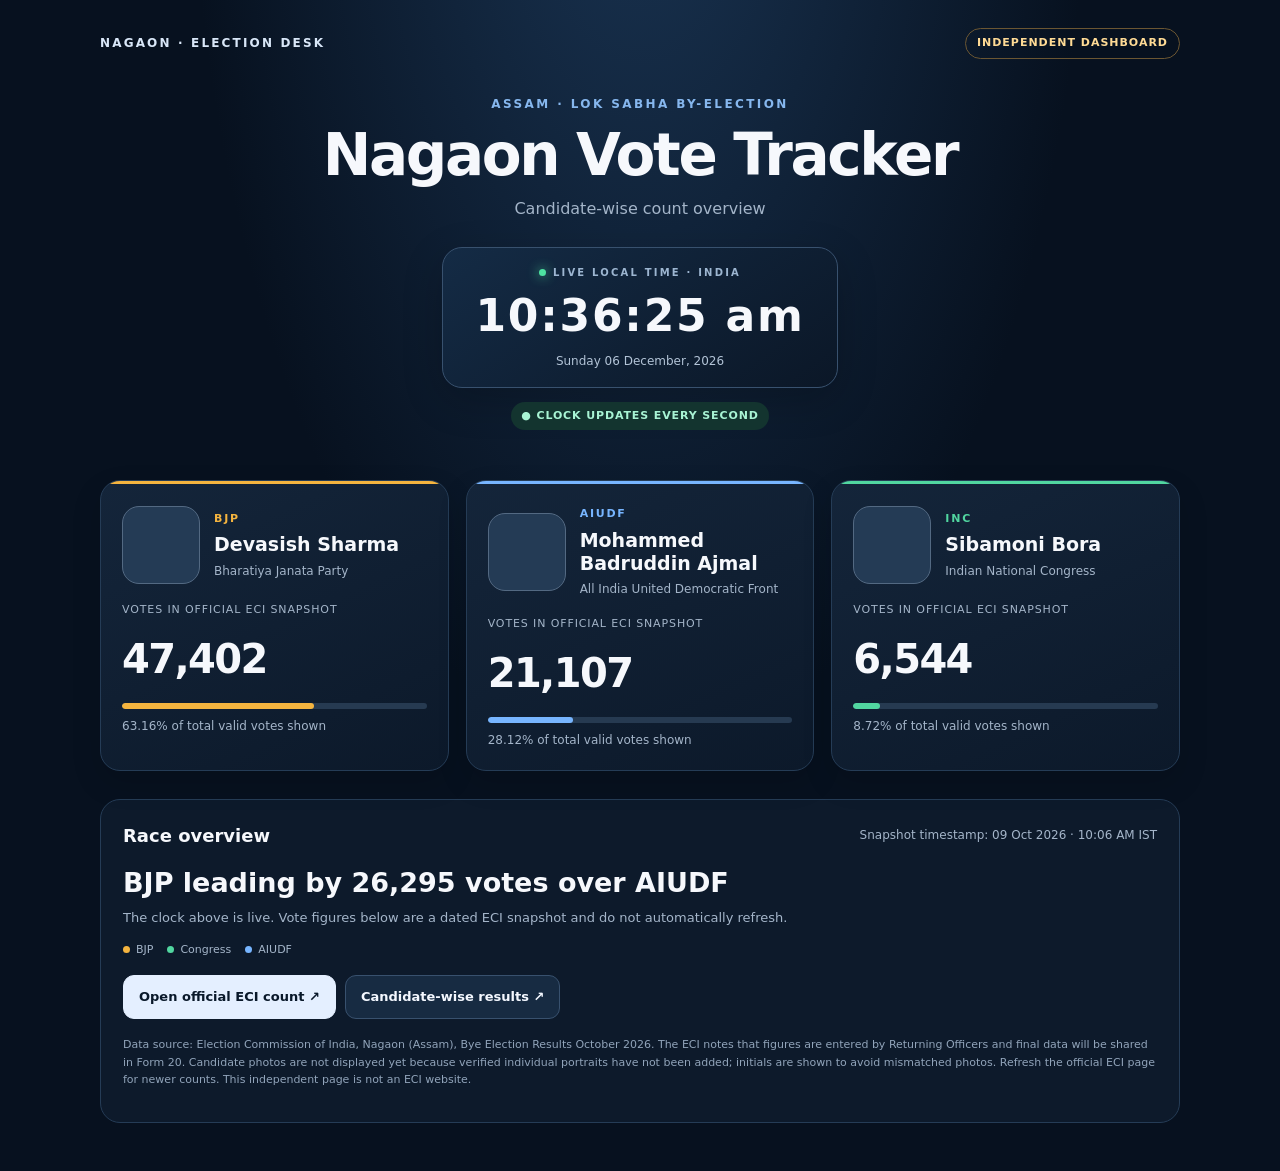
==== election.html @ 02fc67d4 "Sort election candidates by vote count ranking" ====
<!doctype html>
<html lang="en-IN"><head><meta charset="utf-8"><meta name="viewport" content="width=device-width,initial-scale=1"><meta name="theme-color" content="#08111f"><title>Nagaon Election Live Desk</title>
<style>
:root{color-scheme:dark;--bg:#07111f;--panel:#101f32;--line:#253c56;--muted:#a4b5c9;--gold:#f4c56a}*{box-sizing:border-box}body{margin:0;background:radial-gradient(ellipse at 50% -20%,#1a3554 0,transparent 50%),var(--bg);color:#f6f8fc;font:16px/1.5 Inter,system-ui,-apple-system,Segoe UI,sans-serif}.wrap{max-width:1120px;margin:auto;padding:28px 20px 48px}.top{display:flex;justify-content:space-between;align-items:center;gap:12px;flex-wrap:wrap}.brand{font-size:12px;letter-spacing:.18em;font-weight:800;color:#d9e7f8}.tag{border:1px solid #6b5632;color:#ffdb95;border-radius:99px;padding:6px 11px;font-size:11px;letter-spacing:.09em;font-weight:800}.hero{text-align:center;padding:36px 0 22px}.eyebrow{color:#86b7ee;font-size:12px;letter-spacing:.2em;font-weight:800}.hero h1{font-size:clamp(32px,6vw,58px);line-height:1.04;letter-spacing:-.04em;margin:12px 0}.sub{color:var(--muted);margin:0}.clock{display:inline-flex;flex-direction:column;align-items:center;gap:3px;margin:26px auto 4px;padding:17px 32px;border:1px solid #38516e;border-radius:20px;background:linear-gradient(145deg,#142b45,#0b1727);box-shadow:0 12px 40px #0003;min-width:250px}.clocklabel{font-size:10px;letter-spacing:.22em;color:#9db6d1;font-weight:800}.time{font-variant-numeric:tabular-nums;font-size:clamp(32px,5vw,44px);letter-spacing:.04em;font-weight:750}.date{font-size:12px;color:#b3c4d7}.live-dot{display:inline-block;width:7px;height:7px;border-radius:50%;background:#4ee2a1;box-shadow:0 0 12px #4ee2a1;margin-right:7px}.status{display:inline-flex;align-items:center;border-radius:99px;background:#13342f;color:#a8f4d4;padding:6px 10px;font-size:11px;font-weight:800;letter-spacing:.08em;margin-top:10px}.cards{display:grid;grid-template-columns:repeat(3,minmax(0,1fr));gap:17px;margin:28px 0}.card{--c:#f4b43f;position:relative;overflow:hidden;background:linear-gradient(155deg,#14253a,#0c192a);border:1px solid var(--line);border-radius:20px;padding:21px;box-shadow:0 12px 30px #0002}.card:before{content:"";position:absolute;left:0;top:0;width:100%;height:3px;background:var(--c)}.card.c{--c:#51d6a0}.card.a{--c:#77b5ff}.person{display:flex;align-items:center;gap:14px;margin:4px 0 18px}.portrait{width:78px;height:78px;flex:0 0 78px;border-radius:17px;overflow:hidden;border:1px solid #536982;background-image:url('https://c.ndtvimg.com/2026-10/c293msi4_debashish-sharma-sibamoni-bora-badruddin-ajmal_625x300_05_October_26.jpg?im=FeatureCrop%2Calgorithm%3Ddnn%2Cwidth%3D773%2Cheight%3D435');background-repeat:no-repeat;background-size:300% 100%;background-position:left center;background-color:#243b55}.c .portrait{background-position:center center}.a .portrait{background-position:right center}.party{color:var(--c);font-size:11px;letter-spacing:.16em;font-weight:900}.name{font-size:19px;line-height:1.2;font-weight:800;margin:6px 0}.partyname{font-size:12px;color:var(--muted)}.votes{font-size:clamp(29px,3.7vw,40px);font-weight:850;letter-spacing:-.04em;font-variant-numeric:tabular-nums;margin:10px 0 0}.vote-label{font-size:11px;color:var(--muted);letter-spacing:.08em;text-transform:uppercase}.meter{height:6px;background:#263a51;border-radius:9px;margin-top:14px;overflow:hidden}.meter span{display:block;height:100%;width:0;background:var(--c);border-radius:9px;transition:width .6s}.percent{font-size:12px;color:var(--muted);margin-top:8px}.panel{border:1px solid var(--line);border-radius:20px;background:#0d1a2b;padding:22px}.panelhead{display:flex;justify-content:space-between;align-items:center;gap:10px;flex-wrap:wrap}.panel h2{font-size:18px;margin:0}.lead{font-size:clamp(20px,3vw,27px);font-weight:800;margin:14px 0 5px}.muted{color:var(--muted)}.actions{display:flex;flex-wrap:wrap;gap:9px;margin-top:17px}a,button{font:inherit;font-size:13px;font-weight:750;border-radius:11px;padding:11px 15px;border:1px solid #38516e;background:#172b42;color:#f4f8ff;text-decoration:none;cursor:pointer}.primary{background:#e4efff;color:#09182a;border-color:#e4efff}.fine{font-size:11px;line-height:1.6;color:#91a4ba;margin-top:17px}.updated{font-variant-numeric:tabular-nums}.legend{display:flex;gap:14px;flex-wrap:wrap;color:var(--muted);font-size:11px;margin-top:14px}.legend span:before{content:"";display:inline-block;width:7px;height:7px;border-radius:50%;background:var(--c);margin-right:6px}.b{--c:#f4b43f}.cc{--c:#51d6a0}.aa{--c:#77b5ff}@media(max-width:760px){.cards{grid-template-columns:1fr}.card{padding:20px}.portrait{width:84px;height:84px;flex-basis:84px}.wrap{padding:20px 14px 35px}.hero{padding-top:30px}.clock{min-width:235px}}
</style></head><body><main class="wrap">
<header class="top"><div class="brand">NAGAON · ELECTION DESK</div><span class="tag">INDEPENDENT DASHBOARD</span></header>
<section class="hero"><div class="eyebrow">ASSAM · LOK SABHA BY-ELECTION</div><h1>Nagaon Vote Tracker</h1><p class="sub">Candidate-wise count overview</p>
<div class="clock" aria-label="Live local clock"><div class="clocklabel"><span class="live-dot"></span>LIVE LOCAL TIME · INDIA</div><div class="time" id="clock">--:--:--</div><div class="date" id="date">Loading date…</div></div>
<div><span class="status">● CLOCK UPDATES EVERY SECOND</span></div></section>
<div class="cards">
<section class="card b"><div class="person"><div class="portrait" data-initials="DS" role="img" aria-label="Devasish Sharma initials"></div><div><div class="party">BJP</div><div class="name">Devasish Sharma</div><div class="partyname">Bharatiya Janata Party</div></div></div><div class="vote-label">Votes in official ECI snapshot</div><div class="votes" id="bv">47,402</div><div class="meter"><span id="bb"></span></div><div class="percent"><span id="bp">61.46</span>% of total valid votes shown</div></section>
<section class="card a"><div class="person"><div class="portrait" data-initials="BA" role="img" aria-label="Badruddin Ajmal initials"></div><div><div class="party">AIUDF</div><div class="name">Mohammed Badruddin Ajmal</div><div class="partyname">All India United Democratic Front</div></div></div><div class="vote-label">Votes in official ECI snapshot</div><div class="votes" id="av">21,107</div><div class="meter"><span id="ab"></span></div><div class="percent"><span id="ap">27.37</span>% of total valid votes shown</div></section>
<section class="card c"><div class="person"><div class="portrait" data-initials="SB" role="img" aria-label="Sibamoni Bora initials"></div><div><div class="party">INC</div><div class="name">Sibamoni Bora</div><div class="partyname">Indian National Congress</div></div></div><div class="vote-label">Votes in official ECI snapshot</div><div class="votes" id="cv">6,544</div><div class="meter"><span id="cb"></span></div><div class="percent"><span id="cp">8.49</span>% of total valid votes shown</div></section>
</div>
<section class="panel"><div class="panelhead"><h2>Race overview</h2><span class="muted" style="font-size:12px">Snapshot timestamp: <span class="updated">09 Oct 2026 · 10:06 AM IST</span></span></div><div class="lead" id="lead">BJP leading by 26,295 votes over AIUDF</div><div class="muted" style="font-size:13px">The clock above is live. Vote figures below are a dated ECI snapshot and do not automatically refresh.</div><div class="legend"><span class="b">BJP</span><span class="cc">Congress</span><span class="aa">AIUDF</span></div><div class="actions"><a class="primary" href="https://results.eci.gov.in/ResultPcByeOct2026/ConstituencywiseS039.htm" target="_blank" rel="noopener noreferrer">Open official ECI count ↗</a><a href="https://results.eci.gov.in/ResultPcByeOct2026/candidateswise-S039.htm" target="_blank" rel="noopener noreferrer">Candidate-wise results ↗</a></div><p class="fine">Data source: Election Commission of India, Nagaon (Assam), Bye Election Results October 2026. The ECI notes that figures are entered by Returning Officers and final data will be shared in Form 20. Candidate photos are not displayed yet because verified individual portraits have not been added; initials are shown to avoid mismatched photos. Refresh the official ECI page for newer counts. This independent page is not an ECI website.</p>
</section></main>
<script>
const fmt=n=>Number(n).toLocaleString('en-IN');function tick(){const now=new Date();document.getElementById('clock').textContent=new Intl.DateTimeFormat('en-IN',{timeZone:'Asia/Kolkata',hour:'2-digit',minute:'2-digit',second:'2-digit',hour12:true}).format(now);document.getElementById('date').textContent=new Intl.DateTimeFormat('en-IN',{timeZone:'Asia/Kolkata',weekday:'long',day:'2-digit',month:'long',year:'numeric'}).format(now)}tick();setInterval(tick,1000);
const v={b:47402,c:6544,a:21107};const total=Object.values(v).reduce((a,b)=>a+b,0);[['b','bv','bp','bb'],['c','cv','cp','cb'],['a','av','ap','ab']].forEach(([k,n,p,bar])=>{document.getElementById(n).textContent=fmt(v[k]);document.getElementById(p).textContent=(v[k]/total*100).toFixed(2);document.getElementById(bar).style.width=(v[k]/total*100)+'%'});document.getElementById('lead').textContent='BJP leading by '+fmt(v.b-v.a)+' votes over AIUDF';
</script></body></html>
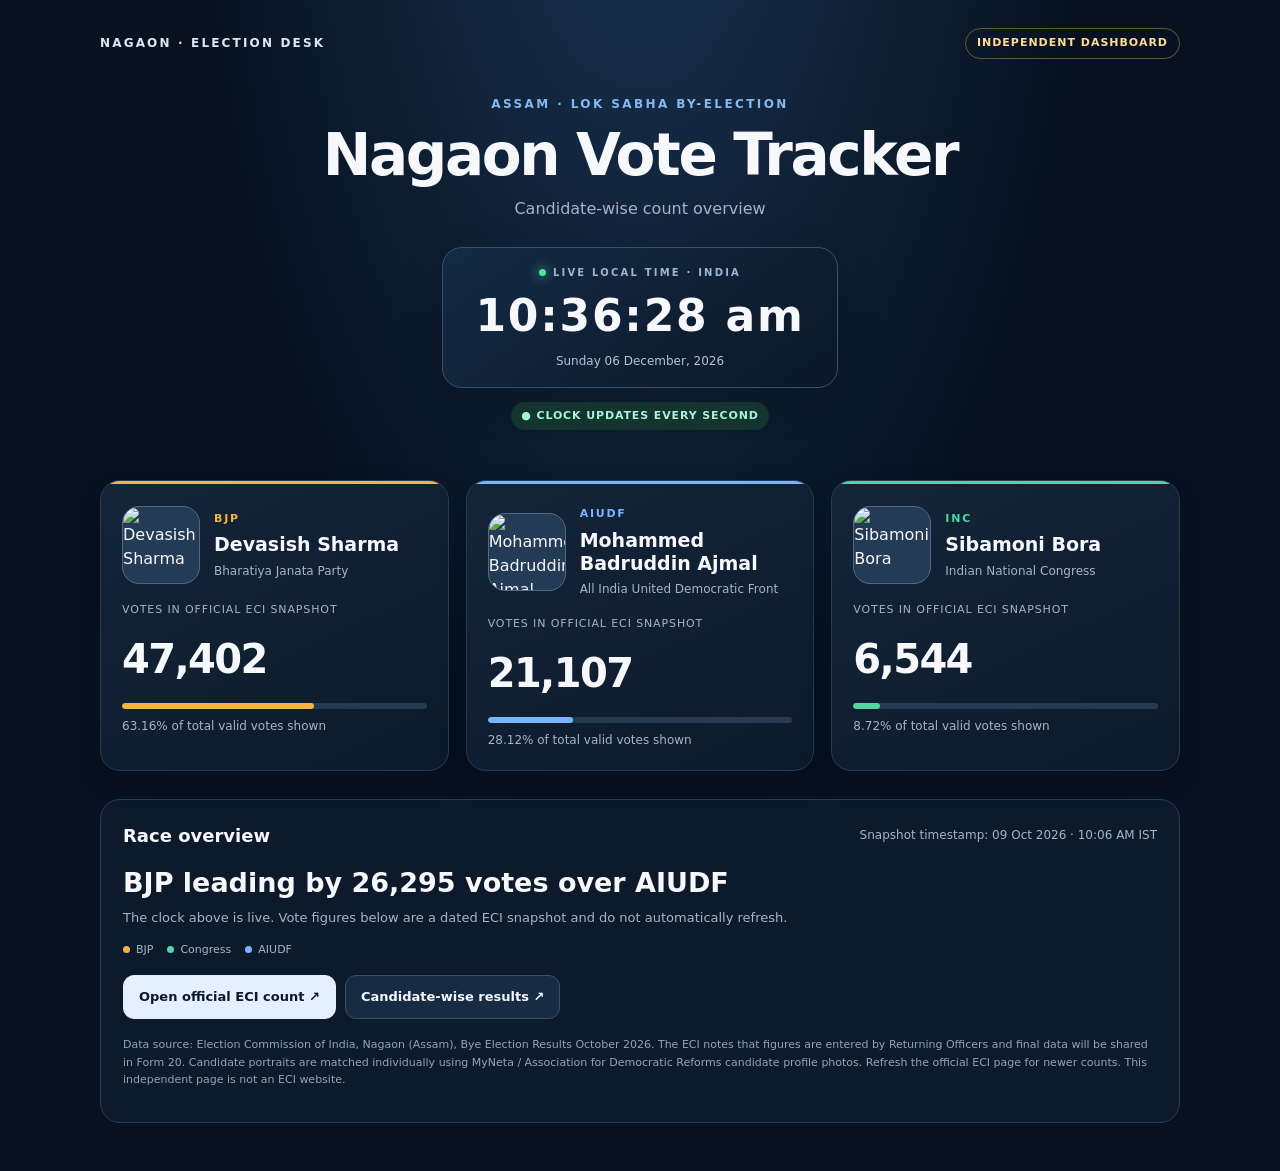
==== commit b0c539db: "Add individually verified candidate photos to election tracker" ====
--- a/election.html
+++ b/election.html
@@ -8,11 +8,11 @@
 <div class="clock" aria-label="Live local clock"><div class="clocklabel"><span class="live-dot"></span>LIVE LOCAL TIME · INDIA</div><div class="time" id="clock">--:--:--</div><div class="date" id="date">Loading date…</div></div>
 <div><span class="status">● CLOCK UPDATES EVERY SECOND</span></div></section>
 <div class="cards">
-<section class="card b"><div class="person"><div class="portrait" data-initials="DS" role="img" aria-label="Devasish Sharma initials"></div><div><div class="party">BJP</div><div class="name">Devasish Sharma</div><div class="partyname">Bharatiya Janata Party</div></div></div><div class="vote-label">Votes in official ECI snapshot</div><div class="votes" id="bv">47,402</div><div class="meter"><span id="bb"></span></div><div class="percent"><span id="bp">61.46</span>% of total valid votes shown</div></section>
-<section class="card a"><div class="person"><div class="portrait" data-initials="BA" role="img" aria-label="Badruddin Ajmal initials"></div><div><div class="party">AIUDF</div><div class="name">Mohammed Badruddin Ajmal</div><div class="partyname">All India United Democratic Front</div></div></div><div class="vote-label">Votes in official ECI snapshot</div><div class="votes" id="av">21,107</div><div class="meter"><span id="ab"></span></div><div class="percent"><span id="ap">27.37</span>% of total valid votes shown</div></section>
-<section class="card c"><div class="person"><div class="portrait" data-initials="SB" role="img" aria-label="Sibamoni Bora initials"></div><div><div class="party">INC</div><div class="name">Sibamoni Bora</div><div class="partyname">Indian National Congress</div></div></div><div class="vote-label">Votes in official ECI snapshot</div><div class="votes" id="cv">6,544</div><div class="meter"><span id="cb"></span></div><div class="percent"><span id="cp">8.49</span>% of total valid votes shown</div></section>
+<section class="card b"><div class="person"><img class="portrait" src="https://myneta.info/images_candidate/LokSabha2024/cf642be079a8fc7c7476b240f61c7befd4bf3cb6.jpg" alt="Devasish Sharma" loading="lazy"><div><div class="party">BJP</div><div class="name">Devasish Sharma</div><div class="partyname">Bharatiya Janata Party</div></div></div><div class="vote-label">Votes in official ECI snapshot</div><div class="votes" id="bv">47,402</div><div class="meter"><span id="bb"></span></div><div class="percent"><span id="bp">61.46</span>% of total valid votes shown</div></section>
+<section class="card a"><div class="person"><img class="portrait" src="https://myneta.info/images_candidate/Assam2026/5f5758bad9e2f345295b25d5d51800f46383c080.jpg" alt="Mohammed Badruddin Ajmal" loading="lazy"><div><div class="party">AIUDF</div><div class="name">Mohammed Badruddin Ajmal</div><div class="partyname">All India United Democratic Front</div></div></div><div class="vote-label">Votes in official ECI snapshot</div><div class="votes" id="av">21,107</div><div class="meter"><span id="ab"></span></div><div class="percent"><span id="ap">27.37</span>% of total valid votes shown</div></section>
+<section class="card c"><div class="person"><img class="portrait" src="https://myneta.info/images_candidate/LokSabha2024/24f5e23eb652179a7c939aef7ea400d979078bf6.jpg" alt="Sibamoni Bora" loading="lazy"><div><div class="party">INC</div><div class="name">Sibamoni Bora</div><div class="partyname">Indian National Congress</div></div></div><div class="vote-label">Votes in official ECI snapshot</div><div class="votes" id="cv">6,544</div><div class="meter"><span id="cb"></span></div><div class="percent"><span id="cp">8.49</span>% of total valid votes shown</div></section>
 </div>
-<section class="panel"><div class="panelhead"><h2>Race overview</h2><span class="muted" style="font-size:12px">Snapshot timestamp: <span class="updated">09 Oct 2026 · 10:06 AM IST</span></span></div><div class="lead" id="lead">BJP leading by 26,295 votes over AIUDF</div><div class="muted" style="font-size:13px">The clock above is live. Vote figures below are a dated ECI snapshot and do not automatically refresh.</div><div class="legend"><span class="b">BJP</span><span class="cc">Congress</span><span class="aa">AIUDF</span></div><div class="actions"><a class="primary" href="https://results.eci.gov.in/ResultPcByeOct2026/ConstituencywiseS039.htm" target="_blank" rel="noopener noreferrer">Open official ECI count ↗</a><a href="https://results.eci.gov.in/ResultPcByeOct2026/candidateswise-S039.htm" target="_blank" rel="noopener noreferrer">Candidate-wise results ↗</a></div><p class="fine">Data source: Election Commission of India, Nagaon (Assam), Bye Election Results October 2026. The ECI notes that figures are entered by Returning Officers and final data will be shared in Form 20. Candidate photos are not displayed yet because verified individual portraits have not been added; initials are shown to avoid mismatched photos. Refresh the official ECI page for newer counts. This independent page is not an ECI website.</p>
+<section class="panel"><div class="panelhead"><h2>Race overview</h2><span class="muted" style="font-size:12px">Snapshot timestamp: <span class="updated">09 Oct 2026 · 10:06 AM IST</span></span></div><div class="lead" id="lead">BJP leading by 26,295 votes over AIUDF</div><div class="muted" style="font-size:13px">The clock above is live. Vote figures below are a dated ECI snapshot and do not automatically refresh.</div><div class="legend"><span class="b">BJP</span><span class="cc">Congress</span><span class="aa">AIUDF</span></div><div class="actions"><a class="primary" href="https://results.eci.gov.in/ResultPcByeOct2026/ConstituencywiseS039.htm" target="_blank" rel="noopener noreferrer">Open official ECI count ↗</a><a href="https://results.eci.gov.in/ResultPcByeOct2026/candidateswise-S039.htm" target="_blank" rel="noopener noreferrer">Candidate-wise results ↗</a></div><p class="fine">Data source: Election Commission of India, Nagaon (Assam), Bye Election Results October 2026. The ECI notes that figures are entered by Returning Officers and final data will be shared in Form 20. Candidate portraits are matched individually using MyNeta / Association for Democratic Reforms candidate profile photos. Refresh the official ECI page for newer counts. This independent page is not an ECI website.</p>
 </section></main>
 <script>
 const fmt=n=>Number(n).toLocaleString('en-IN');function tick(){const now=new Date();document.getElementById('clock').textContent=new Intl.DateTimeFormat('en-IN',{timeZone:'Asia/Kolkata',hour:'2-digit',minute:'2-digit',second:'2-digit',hour12:true}).format(now);document.getElementById('date').textContent=new Intl.DateTimeFormat('en-IN',{timeZone:'Asia/Kolkata',weekday:'long',day:'2-digit',month:'long',year:'numeric'}).format(now)}tick();setInterval(tick,1000);
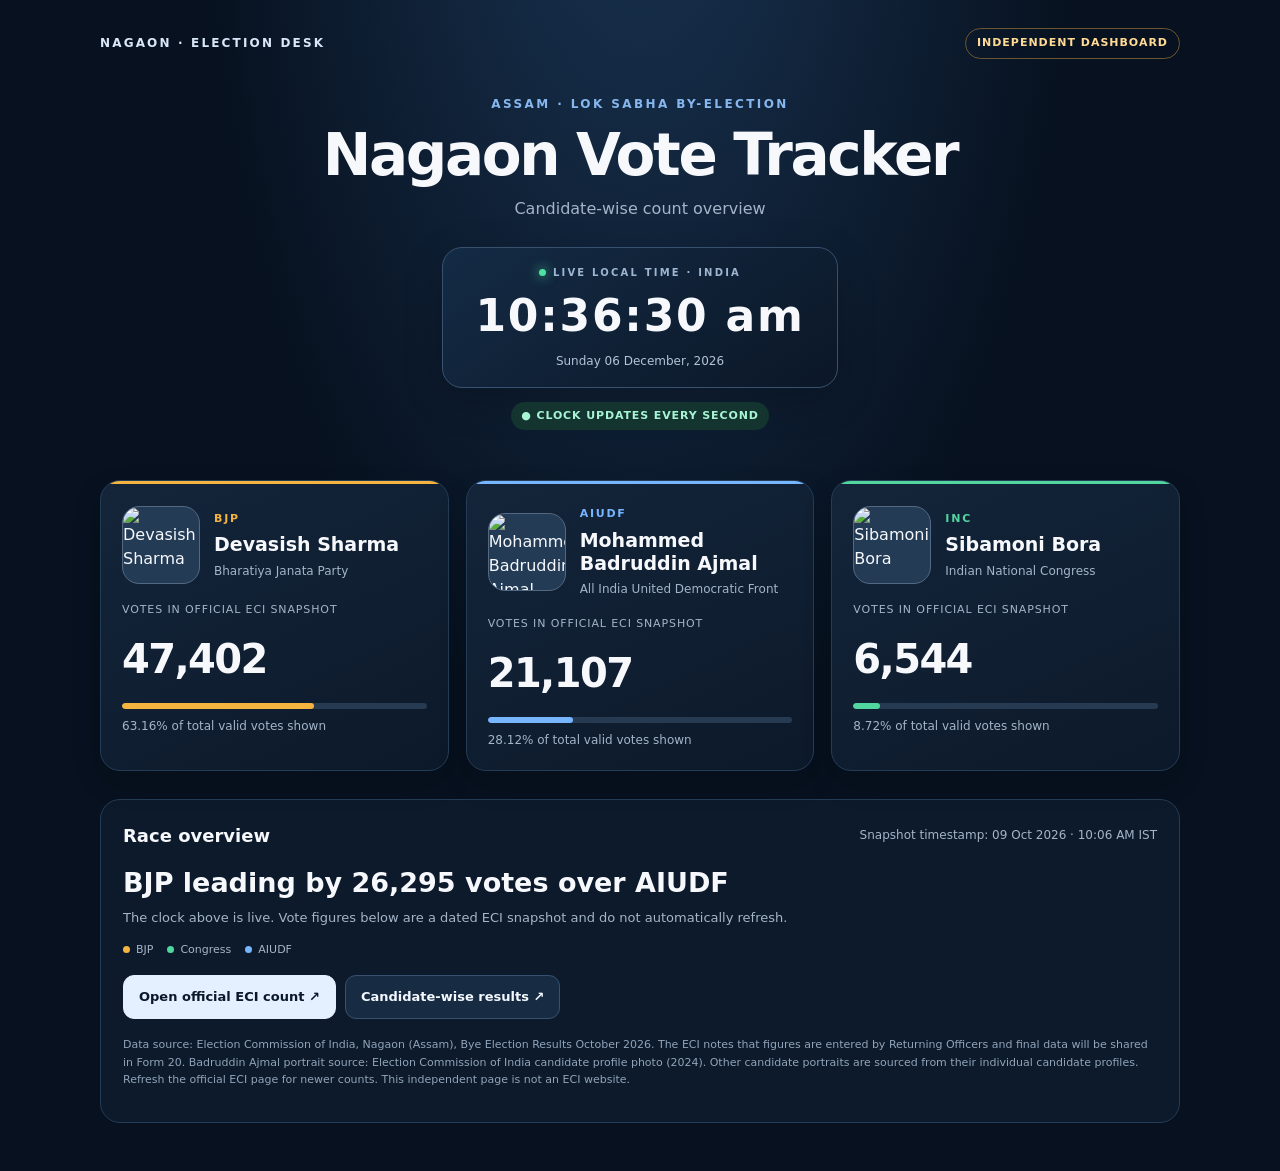
==== commit 952a83cb: "Correct Badruddin Ajmal photo using ECI candidate profile" ====
--- a/election.html
+++ b/election.html
@@ -12,7 +12,7 @@
 <section class="card a"><div class="person"><img class="portrait" src="https://myneta.info/images_candidate/Assam2026/5f5758bad9e2f345295b25d5d51800f46383c080.jpg" alt="Mohammed Badruddin Ajmal" loading="lazy"><div><div class="party">AIUDF</div><div class="name">Mohammed Badruddin Ajmal</div><div class="partyname">All India United Democratic Front</div></div></div><div class="vote-label">Votes in official ECI snapshot</div><div class="votes" id="av">21,107</div><div class="meter"><span id="ab"></span></div><div class="percent"><span id="ap">27.37</span>% of total valid votes shown</div></section>
 <section class="card c"><div class="person"><img class="portrait" src="https://myneta.info/images_candidate/LokSabha2024/24f5e23eb652179a7c939aef7ea400d979078bf6.jpg" alt="Sibamoni Bora" loading="lazy"><div><div class="party">INC</div><div class="name">Sibamoni Bora</div><div class="partyname">Indian National Congress</div></div></div><div class="vote-label">Votes in official ECI snapshot</div><div class="votes" id="cv">6,544</div><div class="meter"><span id="cb"></span></div><div class="percent"><span id="cp">8.49</span>% of total valid votes shown</div></section>
 </div>
-<section class="panel"><div class="panelhead"><h2>Race overview</h2><span class="muted" style="font-size:12px">Snapshot timestamp: <span class="updated">09 Oct 2026 · 10:06 AM IST</span></span></div><div class="lead" id="lead">BJP leading by 26,295 votes over AIUDF</div><div class="muted" style="font-size:13px">The clock above is live. Vote figures below are a dated ECI snapshot and do not automatically refresh.</div><div class="legend"><span class="b">BJP</span><span class="cc">Congress</span><span class="aa">AIUDF</span></div><div class="actions"><a class="primary" href="https://results.eci.gov.in/ResultPcByeOct2026/ConstituencywiseS039.htm" target="_blank" rel="noopener noreferrer">Open official ECI count ↗</a><a href="https://results.eci.gov.in/ResultPcByeOct2026/candidateswise-S039.htm" target="_blank" rel="noopener noreferrer">Candidate-wise results ↗</a></div><p class="fine">Data source: Election Commission of India, Nagaon (Assam), Bye Election Results October 2026. The ECI notes that figures are entered by Returning Officers and final data will be shared in Form 20. Candidate portraits are matched individually using MyNeta / Association for Democratic Reforms candidate profile photos. Refresh the official ECI page for newer counts. This independent page is not an ECI website.</p>
+<section class="panel"><div class="panelhead"><h2>Race overview</h2><span class="muted" style="font-size:12px">Snapshot timestamp: <span class="updated">09 Oct 2026 · 10:06 AM IST</span></span></div><div class="lead" id="lead">BJP leading by 26,295 votes over AIUDF</div><div class="muted" style="font-size:13px">The clock above is live. Vote figures below are a dated ECI snapshot and do not automatically refresh.</div><div class="legend"><span class="b">BJP</span><span class="cc">Congress</span><span class="aa">AIUDF</span></div><div class="actions"><a class="primary" href="https://results.eci.gov.in/ResultPcByeOct2026/ConstituencywiseS039.htm" target="_blank" rel="noopener noreferrer">Open official ECI count ↗</a><a href="https://results.eci.gov.in/ResultPcByeOct2026/candidateswise-S039.htm" target="_blank" rel="noopener noreferrer">Candidate-wise results ↗</a></div><p class="fine">Data source: Election Commission of India, Nagaon (Assam), Bye Election Results October 2026. The ECI notes that figures are entered by Returning Officers and final data will be shared in Form 20. Badruddin Ajmal portrait source: Election Commission of India candidate profile photo (2024). Other candidate portraits are sourced from their individual candidate profiles. Refresh the official ECI page for newer counts. This independent page is not an ECI website.</p>
 </section></main>
 <script>
 const fmt=n=>Number(n).toLocaleString('en-IN');function tick(){const now=new Date();document.getElementById('clock').textContent=new Intl.DateTimeFormat('en-IN',{timeZone:'Asia/Kolkata',hour:'2-digit',minute:'2-digit',second:'2-digit',hour12:true}).format(now);document.getElementById('date').textContent=new Intl.DateTimeFormat('en-IN',{timeZone:'Asia/Kolkata',weekday:'long',day:'2-digit',month:'long',year:'numeric'}).format(now)}tick();setInterval(tick,1000);
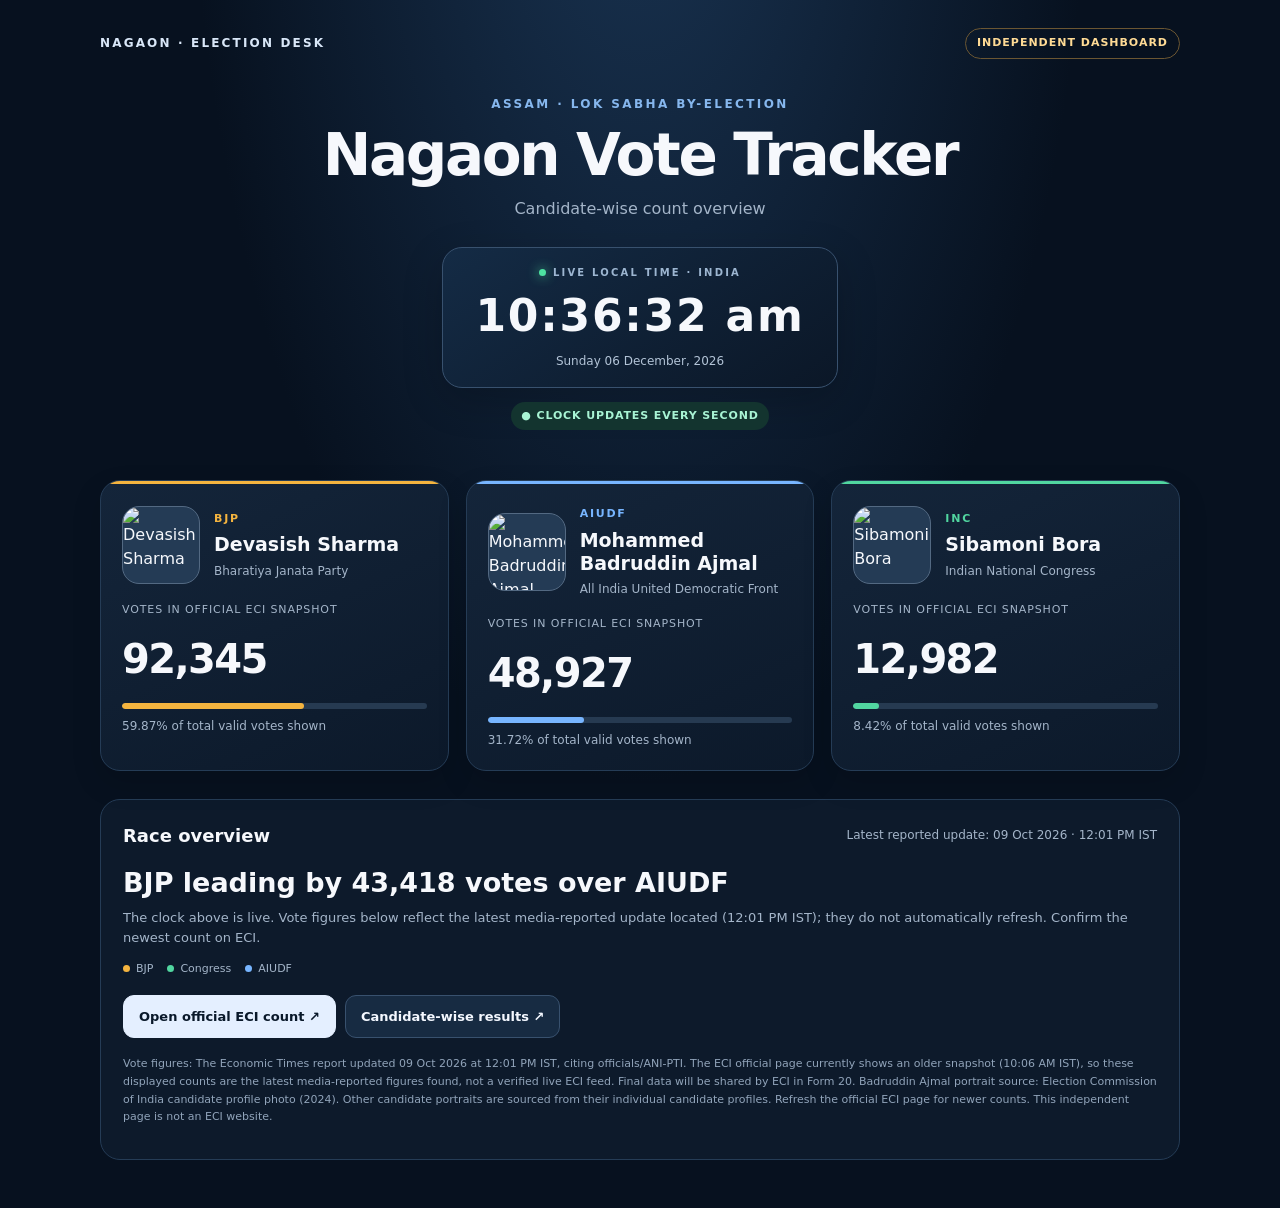
==== commit 19db6d5d: "Refresh Nagaon vote figures with latest reported update" ====
--- a/election.html
+++ b/election.html
@@ -8,13 +8,13 @@
 <div class="clock" aria-label="Live local clock"><div class="clocklabel"><span class="live-dot"></span>LIVE LOCAL TIME · INDIA</div><div class="time" id="clock">--:--:--</div><div class="date" id="date">Loading date…</div></div>
 <div><span class="status">● CLOCK UPDATES EVERY SECOND</span></div></section>
 <div class="cards">
-<section class="card b"><div class="person"><img class="portrait" src="https://myneta.info/images_candidate/LokSabha2024/cf642be079a8fc7c7476b240f61c7befd4bf3cb6.jpg" alt="Devasish Sharma" loading="lazy"><div><div class="party">BJP</div><div class="name">Devasish Sharma</div><div class="partyname">Bharatiya Janata Party</div></div></div><div class="vote-label">Votes in official ECI snapshot</div><div class="votes" id="bv">47,402</div><div class="meter"><span id="bb"></span></div><div class="percent"><span id="bp">61.46</span>% of total valid votes shown</div></section>
-<section class="card a"><div class="person"><img class="portrait" src="https://myneta.info/images_candidate/Assam2026/5f5758bad9e2f345295b25d5d51800f46383c080.jpg" alt="Mohammed Badruddin Ajmal" loading="lazy"><div><div class="party">AIUDF</div><div class="name">Mohammed Badruddin Ajmal</div><div class="partyname">All India United Democratic Front</div></div></div><div class="vote-label">Votes in official ECI snapshot</div><div class="votes" id="av">21,107</div><div class="meter"><span id="ab"></span></div><div class="percent"><span id="ap">27.37</span>% of total valid votes shown</div></section>
-<section class="card c"><div class="person"><img class="portrait" src="https://myneta.info/images_candidate/LokSabha2024/24f5e23eb652179a7c939aef7ea400d979078bf6.jpg" alt="Sibamoni Bora" loading="lazy"><div><div class="party">INC</div><div class="name">Sibamoni Bora</div><div class="partyname">Indian National Congress</div></div></div><div class="vote-label">Votes in official ECI snapshot</div><div class="votes" id="cv">6,544</div><div class="meter"><span id="cb"></span></div><div class="percent"><span id="cp">8.49</span>% of total valid votes shown</div></section>
+<section class="card b"><div class="person"><img class="portrait" src="https://myneta.info/images_candidate/LokSabha2024/cf642be079a8fc7c7476b240f61c7befd4bf3cb6.jpg" alt="Devasish Sharma" loading="lazy"><div><div class="party">BJP</div><div class="name">Devasish Sharma</div><div class="partyname">Bharatiya Janata Party</div></div></div><div class="vote-label">Votes in official ECI snapshot</div><div class="votes" id="bv">92,345</div><div class="meter"><span id="bb"></span></div><div class="percent"><span id="bp">61.46</span>% of total valid votes shown</div></section>
+<section class="card a"><div class="person"><img class="portrait" src="https://myneta.info/images_candidate/Assam2026/5f5758bad9e2f345295b25d5d51800f46383c080.jpg" alt="Mohammed Badruddin Ajmal" loading="lazy"><div><div class="party">AIUDF</div><div class="name">Mohammed Badruddin Ajmal</div><div class="partyname">All India United Democratic Front</div></div></div><div class="vote-label">Votes in official ECI snapshot</div><div class="votes" id="av">48,927</div><div class="meter"><span id="ab"></span></div><div class="percent"><span id="ap">27.37</span>% of total valid votes shown</div></section>
+<section class="card c"><div class="person"><img class="portrait" src="https://myneta.info/images_candidate/LokSabha2024/24f5e23eb652179a7c939aef7ea400d979078bf6.jpg" alt="Sibamoni Bora" loading="lazy"><div><div class="party">INC</div><div class="name">Sibamoni Bora</div><div class="partyname">Indian National Congress</div></div></div><div class="vote-label">Votes in official ECI snapshot</div><div class="votes" id="cv">12,982</div><div class="meter"><span id="cb"></span></div><div class="percent"><span id="cp">8.49</span>% of total valid votes shown</div></section>
 </div>
-<section class="panel"><div class="panelhead"><h2>Race overview</h2><span class="muted" style="font-size:12px">Snapshot timestamp: <span class="updated">09 Oct 2026 · 10:06 AM IST</span></span></div><div class="lead" id="lead">BJP leading by 26,295 votes over AIUDF</div><div class="muted" style="font-size:13px">The clock above is live. Vote figures below are a dated ECI snapshot and do not automatically refresh.</div><div class="legend"><span class="b">BJP</span><span class="cc">Congress</span><span class="aa">AIUDF</span></div><div class="actions"><a class="primary" href="https://results.eci.gov.in/ResultPcByeOct2026/ConstituencywiseS039.htm" target="_blank" rel="noopener noreferrer">Open official ECI count ↗</a><a href="https://results.eci.gov.in/ResultPcByeOct2026/candidateswise-S039.htm" target="_blank" rel="noopener noreferrer">Candidate-wise results ↗</a></div><p class="fine">Data source: Election Commission of India, Nagaon (Assam), Bye Election Results October 2026. The ECI notes that figures are entered by Returning Officers and final data will be shared in Form 20. Badruddin Ajmal portrait source: Election Commission of India candidate profile photo (2024). Other candidate portraits are sourced from their individual candidate profiles. Refresh the official ECI page for newer counts. This independent page is not an ECI website.</p>
+<section class="panel"><div class="panelhead"><h2>Race overview</h2><span class="muted" style="font-size:12px">Latest reported update: <span class="updated">09 Oct 2026 · 12:01 PM IST</span></span></div><div class="lead" id="lead">BJP leading by 26,295 votes over AIUDF</div><div class="muted" style="font-size:13px">The clock above is live. Vote figures below reflect the latest media-reported update located (12:01 PM IST); they do not automatically refresh. Confirm the newest count on ECI.</div><div class="legend"><span class="b">BJP</span><span class="cc">Congress</span><span class="aa">AIUDF</span></div><div class="actions"><a class="primary" href="https://results.eci.gov.in/ResultPcByeOct2026/ConstituencywiseS039.htm" target="_blank" rel="noopener noreferrer">Open official ECI count ↗</a><a href="https://results.eci.gov.in/ResultPcByeOct2026/candidateswise-S039.htm" target="_blank" rel="noopener noreferrer">Candidate-wise results ↗</a></div><p class="fine">Vote figures: The Economic Times report updated 09 Oct 2026 at 12:01 PM IST, citing officials/ANI-PTI. The ECI official page currently shows an older snapshot (10:06 AM IST), so these displayed counts are the latest media-reported figures found, not a verified live ECI feed. Final data will be shared by ECI in Form 20. Badruddin Ajmal portrait source: Election Commission of India candidate profile photo (2024). Other candidate portraits are sourced from their individual candidate profiles. Refresh the official ECI page for newer counts. This independent page is not an ECI website.</p>
 </section></main>
 <script>
 const fmt=n=>Number(n).toLocaleString('en-IN');function tick(){const now=new Date();document.getElementById('clock').textContent=new Intl.DateTimeFormat('en-IN',{timeZone:'Asia/Kolkata',hour:'2-digit',minute:'2-digit',second:'2-digit',hour12:true}).format(now);document.getElementById('date').textContent=new Intl.DateTimeFormat('en-IN',{timeZone:'Asia/Kolkata',weekday:'long',day:'2-digit',month:'long',year:'numeric'}).format(now)}tick();setInterval(tick,1000);
-const v={b:47402,c:6544,a:21107};const total=Object.values(v).reduce((a,b)=>a+b,0);[['b','bv','bp','bb'],['c','cv','cp','cb'],['a','av','ap','ab']].forEach(([k,n,p,bar])=>{document.getElementById(n).textContent=fmt(v[k]);document.getElementById(p).textContent=(v[k]/total*100).toFixed(2);document.getElementById(bar).style.width=(v[k]/total*100)+'%'});document.getElementById('lead').textContent='BJP leading by '+fmt(v.b-v.a)+' votes over AIUDF';
+const v={b:92345,c:12982,a:48927};const total=Object.values(v).reduce((a,b)=>a+b,0);[['b','bv','bp','bb'],['c','cv','cp','cb'],['a','av','ap','ab']].forEach(([k,n,p,bar])=>{document.getElementById(n).textContent=fmt(v[k]);document.getElementById(p).textContent=(v[k]/total*100).toFixed(2);document.getElementById(bar).style.width=(v[k]/total*100)+'%'});document.getElementById('lead').textContent='BJP leading by '+fmt(v.b-v.a)+' votes over AIUDF';
 </script></body></html>
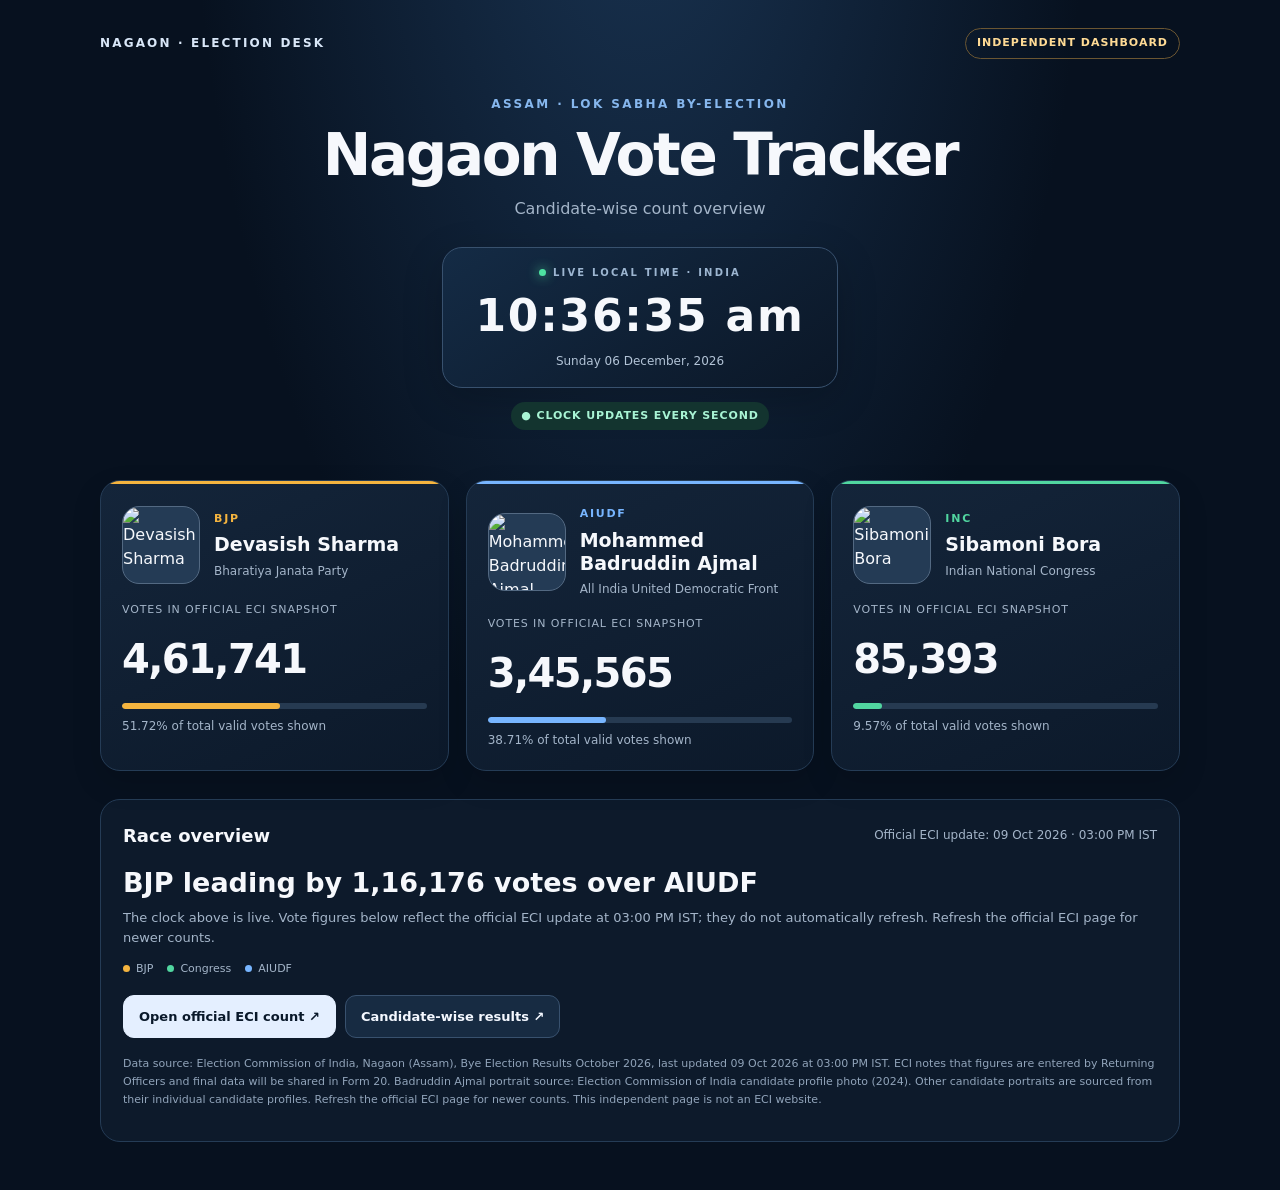
==== commit 01ff0094: "Update election tracker from latest official ECI 3 PM results" ====
--- a/election.html
+++ b/election.html
@@ -8,13 +8,13 @@
 <div class="clock" aria-label="Live local clock"><div class="clocklabel"><span class="live-dot"></span>LIVE LOCAL TIME · INDIA</div><div class="time" id="clock">--:--:--</div><div class="date" id="date">Loading date…</div></div>
 <div><span class="status">● CLOCK UPDATES EVERY SECOND</span></div></section>
 <div class="cards">
-<section class="card b"><div class="person"><img class="portrait" src="https://myneta.info/images_candidate/LokSabha2024/cf642be079a8fc7c7476b240f61c7befd4bf3cb6.jpg" alt="Devasish Sharma" loading="lazy"><div><div class="party">BJP</div><div class="name">Devasish Sharma</div><div class="partyname">Bharatiya Janata Party</div></div></div><div class="vote-label">Votes in official ECI snapshot</div><div class="votes" id="bv">92,345</div><div class="meter"><span id="bb"></span></div><div class="percent"><span id="bp">61.46</span>% of total valid votes shown</div></section>
-<section class="card a"><div class="person"><img class="portrait" src="https://myneta.info/images_candidate/Assam2026/5f5758bad9e2f345295b25d5d51800f46383c080.jpg" alt="Mohammed Badruddin Ajmal" loading="lazy"><div><div class="party">AIUDF</div><div class="name">Mohammed Badruddin Ajmal</div><div class="partyname">All India United Democratic Front</div></div></div><div class="vote-label">Votes in official ECI snapshot</div><div class="votes" id="av">48,927</div><div class="meter"><span id="ab"></span></div><div class="percent"><span id="ap">27.37</span>% of total valid votes shown</div></section>
-<section class="card c"><div class="person"><img class="portrait" src="https://myneta.info/images_candidate/LokSabha2024/24f5e23eb652179a7c939aef7ea400d979078bf6.jpg" alt="Sibamoni Bora" loading="lazy"><div><div class="party">INC</div><div class="name">Sibamoni Bora</div><div class="partyname">Indian National Congress</div></div></div><div class="vote-label">Votes in official ECI snapshot</div><div class="votes" id="cv">12,982</div><div class="meter"><span id="cb"></span></div><div class="percent"><span id="cp">8.49</span>% of total valid votes shown</div></section>
+<section class="card b"><div class="person"><img class="portrait" src="https://myneta.info/images_candidate/LokSabha2024/cf642be079a8fc7c7476b240f61c7befd4bf3cb6.jpg" alt="Devasish Sharma" loading="lazy"><div><div class="party">BJP</div><div class="name">Devasish Sharma</div><div class="partyname">Bharatiya Janata Party</div></div></div><div class="vote-label">Votes in official ECI snapshot</div><div class="votes" id="bv">4,61,741</div><div class="meter"><span id="bb"></span></div><div class="percent"><span id="bp">61.46</span>% of total valid votes shown</div></section>
+<section class="card a"><div class="person"><img class="portrait" src="https://myneta.info/images_candidate/Assam2026/5f5758bad9e2f345295b25d5d51800f46383c080.jpg" alt="Mohammed Badruddin Ajmal" loading="lazy"><div><div class="party">AIUDF</div><div class="name">Mohammed Badruddin Ajmal</div><div class="partyname">All India United Democratic Front</div></div></div><div class="vote-label">Votes in official ECI snapshot</div><div class="votes" id="av">3,45,565</div><div class="meter"><span id="ab"></span></div><div class="percent"><span id="ap">27.37</span>% of total valid votes shown</div></section>
+<section class="card c"><div class="person"><img class="portrait" src="https://myneta.info/images_candidate/LokSabha2024/24f5e23eb652179a7c939aef7ea400d979078bf6.jpg" alt="Sibamoni Bora" loading="lazy"><div><div class="party">INC</div><div class="name">Sibamoni Bora</div><div class="partyname">Indian National Congress</div></div></div><div class="vote-label">Votes in official ECI snapshot</div><div class="votes" id="cv">85,393</div><div class="meter"><span id="cb"></span></div><div class="percent"><span id="cp">8.49</span>% of total valid votes shown</div></section>
 </div>
-<section class="panel"><div class="panelhead"><h2>Race overview</h2><span class="muted" style="font-size:12px">Latest reported update: <span class="updated">09 Oct 2026 · 12:01 PM IST</span></span></div><div class="lead" id="lead">BJP leading by 26,295 votes over AIUDF</div><div class="muted" style="font-size:13px">The clock above is live. Vote figures below reflect the latest media-reported update located (12:01 PM IST); they do not automatically refresh. Confirm the newest count on ECI.</div><div class="legend"><span class="b">BJP</span><span class="cc">Congress</span><span class="aa">AIUDF</span></div><div class="actions"><a class="primary" href="https://results.eci.gov.in/ResultPcByeOct2026/ConstituencywiseS039.htm" target="_blank" rel="noopener noreferrer">Open official ECI count ↗</a><a href="https://results.eci.gov.in/ResultPcByeOct2026/candidateswise-S039.htm" target="_blank" rel="noopener noreferrer">Candidate-wise results ↗</a></div><p class="fine">Vote figures: The Economic Times report updated 09 Oct 2026 at 12:01 PM IST, citing officials/ANI-PTI. The ECI official page currently shows an older snapshot (10:06 AM IST), so these displayed counts are the latest media-reported figures found, not a verified live ECI feed. Final data will be shared by ECI in Form 20. Badruddin Ajmal portrait source: Election Commission of India candidate profile photo (2024). Other candidate portraits are sourced from their individual candidate profiles. Refresh the official ECI page for newer counts. This independent page is not an ECI website.</p>
+<section class="panel"><div class="panelhead"><h2>Race overview</h2><span class="muted" style="font-size:12px">Official ECI update: <span class="updated">09 Oct 2026 · 03:00 PM IST</span></span></div><div class="lead" id="lead">BJP leading by 26,295 votes over AIUDF</div><div class="muted" style="font-size:13px">The clock above is live. Vote figures below reflect the official ECI update at 03:00 PM IST; they do not automatically refresh. Refresh the official ECI page for newer counts.</div><div class="legend"><span class="b">BJP</span><span class="cc">Congress</span><span class="aa">AIUDF</span></div><div class="actions"><a class="primary" href="https://results.eci.gov.in/ResultPcByeOct2026/ConstituencywiseS039.htm" target="_blank" rel="noopener noreferrer">Open official ECI count ↗</a><a href="https://results.eci.gov.in/ResultPcByeOct2026/candidateswise-S039.htm" target="_blank" rel="noopener noreferrer">Candidate-wise results ↗</a></div><p class="fine">Data source: Election Commission of India, Nagaon (Assam), Bye Election Results October 2026, last updated 09 Oct 2026 at 03:00 PM IST. ECI notes that figures are entered by Returning Officers and final data will be shared in Form 20. Badruddin Ajmal portrait source: Election Commission of India candidate profile photo (2024). Other candidate portraits are sourced from their individual candidate profiles. Refresh the official ECI page for newer counts. This independent page is not an ECI website.</p>
 </section></main>
 <script>
 const fmt=n=>Number(n).toLocaleString('en-IN');function tick(){const now=new Date();document.getElementById('clock').textContent=new Intl.DateTimeFormat('en-IN',{timeZone:'Asia/Kolkata',hour:'2-digit',minute:'2-digit',second:'2-digit',hour12:true}).format(now);document.getElementById('date').textContent=new Intl.DateTimeFormat('en-IN',{timeZone:'Asia/Kolkata',weekday:'long',day:'2-digit',month:'long',year:'numeric'}).format(now)}tick();setInterval(tick,1000);
-const v={b:92345,c:12982,a:48927};const total=Object.values(v).reduce((a,b)=>a+b,0);[['b','bv','bp','bb'],['c','cv','cp','cb'],['a','av','ap','ab']].forEach(([k,n,p,bar])=>{document.getElementById(n).textContent=fmt(v[k]);document.getElementById(p).textContent=(v[k]/total*100).toFixed(2);document.getElementById(bar).style.width=(v[k]/total*100)+'%'});document.getElementById('lead').textContent='BJP leading by '+fmt(v.b-v.a)+' votes over AIUDF';
+const v={b:461741,c:85393,a:345565};const total=Object.values(v).reduce((a,b)=>a+b,0);[['b','bv','bp','bb'],['c','cv','cp','cb'],['a','av','ap','ab']].forEach(([k,n,p,bar])=>{document.getElementById(n).textContent=fmt(v[k]);document.getElementById(p).textContent=(v[k]/total*100).toFixed(2);document.getElementById(bar).style.width=(v[k]/total*100)+'%'});document.getElementById('lead').textContent='BJP leading by '+fmt(v.b-v.a)+' votes over AIUDF';
 </script></body></html>
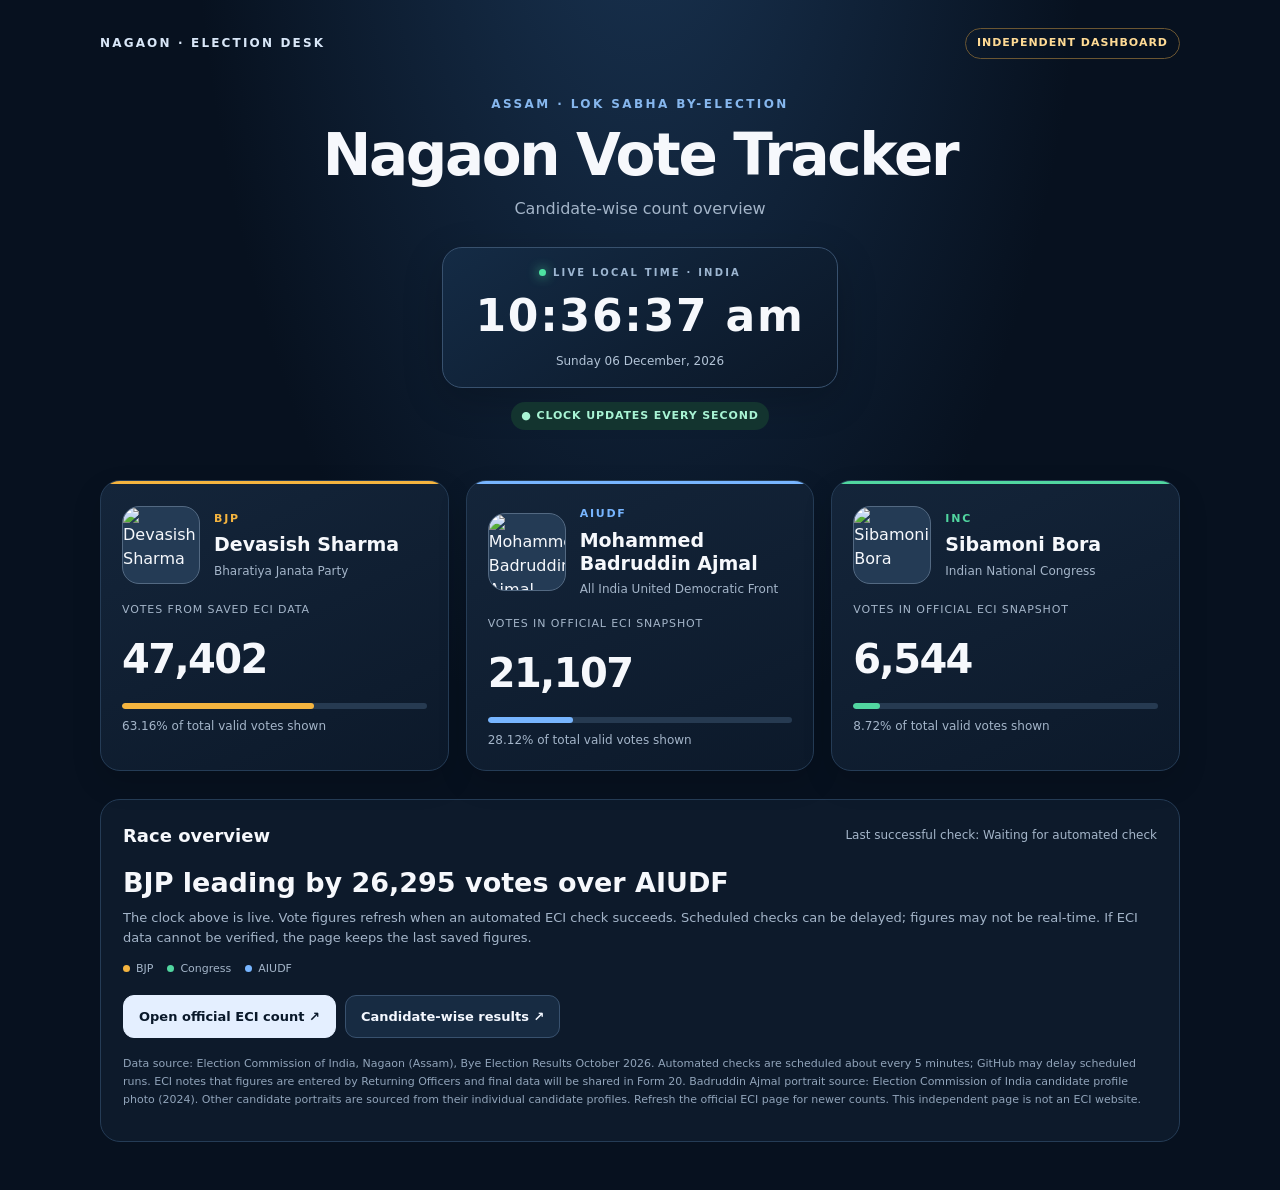
==== commit aebb444e: "Connect election tracker to auto-refreshed ECI data" ====
--- a/election.html
+++ b/election.html
@@ -8,13 +8,15 @@
 <div class="clock" aria-label="Live local clock"><div class="clocklabel"><span class="live-dot"></span>LIVE LOCAL TIME · INDIA</div><div class="time" id="clock">--:--:--</div><div class="date" id="date">Loading date…</div></div>
 <div><span class="status">● CLOCK UPDATES EVERY SECOND</span></div></section>
 <div class="cards">
-<section class="card b"><div class="person"><img class="portrait" src="https://myneta.info/images_candidate/LokSabha2024/cf642be079a8fc7c7476b240f61c7befd4bf3cb6.jpg" alt="Devasish Sharma" loading="lazy"><div><div class="party">BJP</div><div class="name">Devasish Sharma</div><div class="partyname">Bharatiya Janata Party</div></div></div><div class="vote-label">Votes in official ECI snapshot</div><div class="votes" id="bv">4,61,741</div><div class="meter"><span id="bb"></span></div><div class="percent"><span id="bp">61.46</span>% of total valid votes shown</div></section>
-<section class="card a"><div class="person"><img class="portrait" src="https://myneta.info/images_candidate/Assam2026/5f5758bad9e2f345295b25d5d51800f46383c080.jpg" alt="Mohammed Badruddin Ajmal" loading="lazy"><div><div class="party">AIUDF</div><div class="name">Mohammed Badruddin Ajmal</div><div class="partyname">All India United Democratic Front</div></div></div><div class="vote-label">Votes in official ECI snapshot</div><div class="votes" id="av">3,45,565</div><div class="meter"><span id="ab"></span></div><div class="percent"><span id="ap">27.37</span>% of total valid votes shown</div></section>
-<section class="card c"><div class="person"><img class="portrait" src="https://myneta.info/images_candidate/LokSabha2024/24f5e23eb652179a7c939aef7ea400d979078bf6.jpg" alt="Sibamoni Bora" loading="lazy"><div><div class="party">INC</div><div class="name">Sibamoni Bora</div><div class="partyname">Indian National Congress</div></div></div><div class="vote-label">Votes in official ECI snapshot</div><div class="votes" id="cv">85,393</div><div class="meter"><span id="cb"></span></div><div class="percent"><span id="cp">8.49</span>% of total valid votes shown</div></section>
+<section class="card b"><div class="person"><img class="portrait" src="https://myneta.info/images_candidate/LokSabha2024/cf642be079a8fc7c7476b240f61c7befd4bf3cb6.jpg" alt="Devasish Sharma" loading="lazy"><div><div class="party">BJP</div><div class="name">Devasish Sharma</div><div class="partyname">Bharatiya Janata Party</div></div></div><div class="vote-label">Votes from saved ECI data</div><div class="votes" id="bv">47,402</div><div class="meter"><span id="bb"></span></div><div class="percent"><span id="bp">63.14</span>% of total valid votes shown</div></section>
+<section class="card a"><div class="person"><img class="portrait" src="https://myneta.info/images_candidate/Assam2026/5f5758bad9e2f345295b25d5d51800f46383c080.jpg" alt="Mohammed Badruddin Ajmal" loading="lazy"><div><div class="party">AIUDF</div><div class="name">Mohammed Badruddin Ajmal</div><div class="partyname">All India United Democratic Front</div></div></div><div class="vote-label">Votes in official ECI snapshot</div><div class="votes" id="av">21,107</div><div class="meter"><span id="ab"></span></div><div class="percent"><span id="ap">28.11</span>% of total valid votes shown</div></section>
+<section class="card c"><div class="person"><img class="portrait" src="https://myneta.info/images_candidate/LokSabha2024/24f5e23eb652179a7c939aef7ea400d979078bf6.jpg" alt="Sibamoni Bora" loading="lazy"><div><div class="party">INC</div><div class="name">Sibamoni Bora</div><div class="partyname">Indian National Congress</div></div></div><div class="vote-label">Votes in official ECI snapshot</div><div class="votes" id="cv">6,544</div><div class="meter"><span id="cb"></span></div><div class="percent"><span id="cp">8.72</span>% of total valid votes shown</div></section>
 </div>
-<section class="panel"><div class="panelhead"><h2>Race overview</h2><span class="muted" style="font-size:12px">Official ECI update: <span class="updated">09 Oct 2026 · 03:00 PM IST</span></span></div><div class="lead" id="lead">BJP leading by 26,295 votes over AIUDF</div><div class="muted" style="font-size:13px">The clock above is live. Vote figures below reflect the official ECI update at 03:00 PM IST; they do not automatically refresh. Refresh the official ECI page for newer counts.</div><div class="legend"><span class="b">BJP</span><span class="cc">Congress</span><span class="aa">AIUDF</span></div><div class="actions"><a class="primary" href="https://results.eci.gov.in/ResultPcByeOct2026/ConstituencywiseS039.htm" target="_blank" rel="noopener noreferrer">Open official ECI count ↗</a><a href="https://results.eci.gov.in/ResultPcByeOct2026/candidateswise-S039.htm" target="_blank" rel="noopener noreferrer">Candidate-wise results ↗</a></div><p class="fine">Data source: Election Commission of India, Nagaon (Assam), Bye Election Results October 2026, last updated 09 Oct 2026 at 03:00 PM IST. ECI notes that figures are entered by Returning Officers and final data will be shared in Form 20. Badruddin Ajmal portrait source: Election Commission of India candidate profile photo (2024). Other candidate portraits are sourced from their individual candidate profiles. Refresh the official ECI page for newer counts. This independent page is not an ECI website.</p>
+<section class="panel"><div class="panelhead"><h2>Race overview</h2><span class="muted" style="font-size:12px">Last successful check: <span class="updated" id="checkedAt">Waiting for automated check</span></span></div><div class="lead" id="lead">BJP leading by 26,295 votes over AIUDF</div><div class="muted" style="font-size:13px">The clock above is live. Vote figures refresh when an automated ECI check succeeds. Scheduled checks can be delayed; figures may not be real-time. If ECI data cannot be verified, the page keeps the last saved figures.</div><div class="legend"><span class="b">BJP</span><span class="cc">Congress</span><span class="aa">AIUDF</span></div><div class="actions"><a class="primary" href="https://results.eci.gov.in/ResultPcByeOct2026/ConstituencywiseS039.htm" target="_blank" rel="noopener noreferrer">Open official ECI count ↗</a><a href="https://results.eci.gov.in/ResultPcByeOct2026/candidateswise-S039.htm" target="_blank" rel="noopener noreferrer">Candidate-wise results ↗</a></div><p class="fine">Data source: Election Commission of India, Nagaon (Assam), Bye Election Results October 2026. Automated checks are scheduled about every 5 minutes; GitHub may delay scheduled runs. ECI notes that figures are entered by Returning Officers and final data will be shared in Form 20. Badruddin Ajmal portrait source: Election Commission of India candidate profile photo (2024). Other candidate portraits are sourced from their individual candidate profiles. Refresh the official ECI page for newer counts. This independent page is not an ECI website.</p>
 </section></main>
 <script>
-const fmt=n=>Number(n).toLocaleString('en-IN');function tick(){const now=new Date();document.getElementById('clock').textContent=new Intl.DateTimeFormat('en-IN',{timeZone:'Asia/Kolkata',hour:'2-digit',minute:'2-digit',second:'2-digit',hour12:true}).format(now);document.getElementById('date').textContent=new Intl.DateTimeFormat('en-IN',{timeZone:'Asia/Kolkata',weekday:'long',day:'2-digit',month:'long',year:'numeric'}).format(now)}tick();setInterval(tick,1000);
-const v={b:461741,c:85393,a:345565};const total=Object.values(v).reduce((a,b)=>a+b,0);[['b','bv','bp','bb'],['c','cv','cp','cb'],['a','av','ap','ab']].forEach(([k,n,p,bar])=>{document.getElementById(n).textContent=fmt(v[k]);document.getElementById(p).textContent=(v[k]/total*100).toFixed(2);document.getElementById(bar).style.width=(v[k]/total*100)+'%'});document.getElementById('lead').textContent='BJP leading by '+fmt(v.b-v.a)+' votes over AIUDF';
-</script></body></html>+const fmt=n=>Number(n).toLocaleString('en-IN');
+const elements={b:['bv','bp','bb'],c:['cv','cp','cb'],a:['av','ap','ab']};
+function tick(){const now=new Date();document.getElementById('clock').textContent=new Intl.DateTimeFormat('en-IN',{timeZone:'Asia/Kolkata',hour:'2-digit',minute:'2-digit',second:'2-digit',hour12:true}).format(now);document.getElementById('date').textContent=new Intl.DateTimeFormat('en-IN',{timeZone:'Asia/Kolkata',weekday:'long',day:'2-digit',month:'long',year:'numeric'}).format(now)}tick();setInterval(tick,1000);
+function render(data){const v={b:Number(data.candidates.bjp.votes),a:Number(data.candidates.aiudf.votes),c:Number(data.candidates.inc.votes)};if(![v.b,v.a,v.c].every(n=>Number.isFinite(n)&&n>=0))return;const total=v.b+v.a+v.c;if(!total)return;for(const k of Object.keys(elements)){const [n,p,bar]=elements[k];document.getElementById(n).textContent=fmt(v[k]);document.getElementById(p).textContent=(v[k]/total*100).toFixed(2);document.getElementById(bar).style.width=(v[k]/total*100)+'%'}document.getElementById('lead').textContent=(v.b>=v.a?'BJP leading by '+fmt(v.b-v.a)+' votes over AIUDF':'AIUDF leading by '+fmt(v.a-v.b)+' votes over BJP');if(data.last_checked_utc){const d=new Date(data.last_checked_utc);document.getElementById('checkedAt').textContent=new Intl.DateTimeFormat('en-IN',{timeZone:'Asia/Kolkata',day:'2-digit',month:'short',year:'numeric',hour:'2-digit',minute:'2-digit',hour12:true}).format(d)+' IST';}}
+async function refresh(){try{const r=await fetch('./election-data.json?ts='+Date.now(),{cache:'no-store'});if(!r.ok)throw new Error('Data unavailable');render(await r.json())}catch(e){document.getElementById('checkedAt').textContent='Could not verify latest data; showing saved figures';}}refresh();setInterval(refresh,60000);</script></body></html>
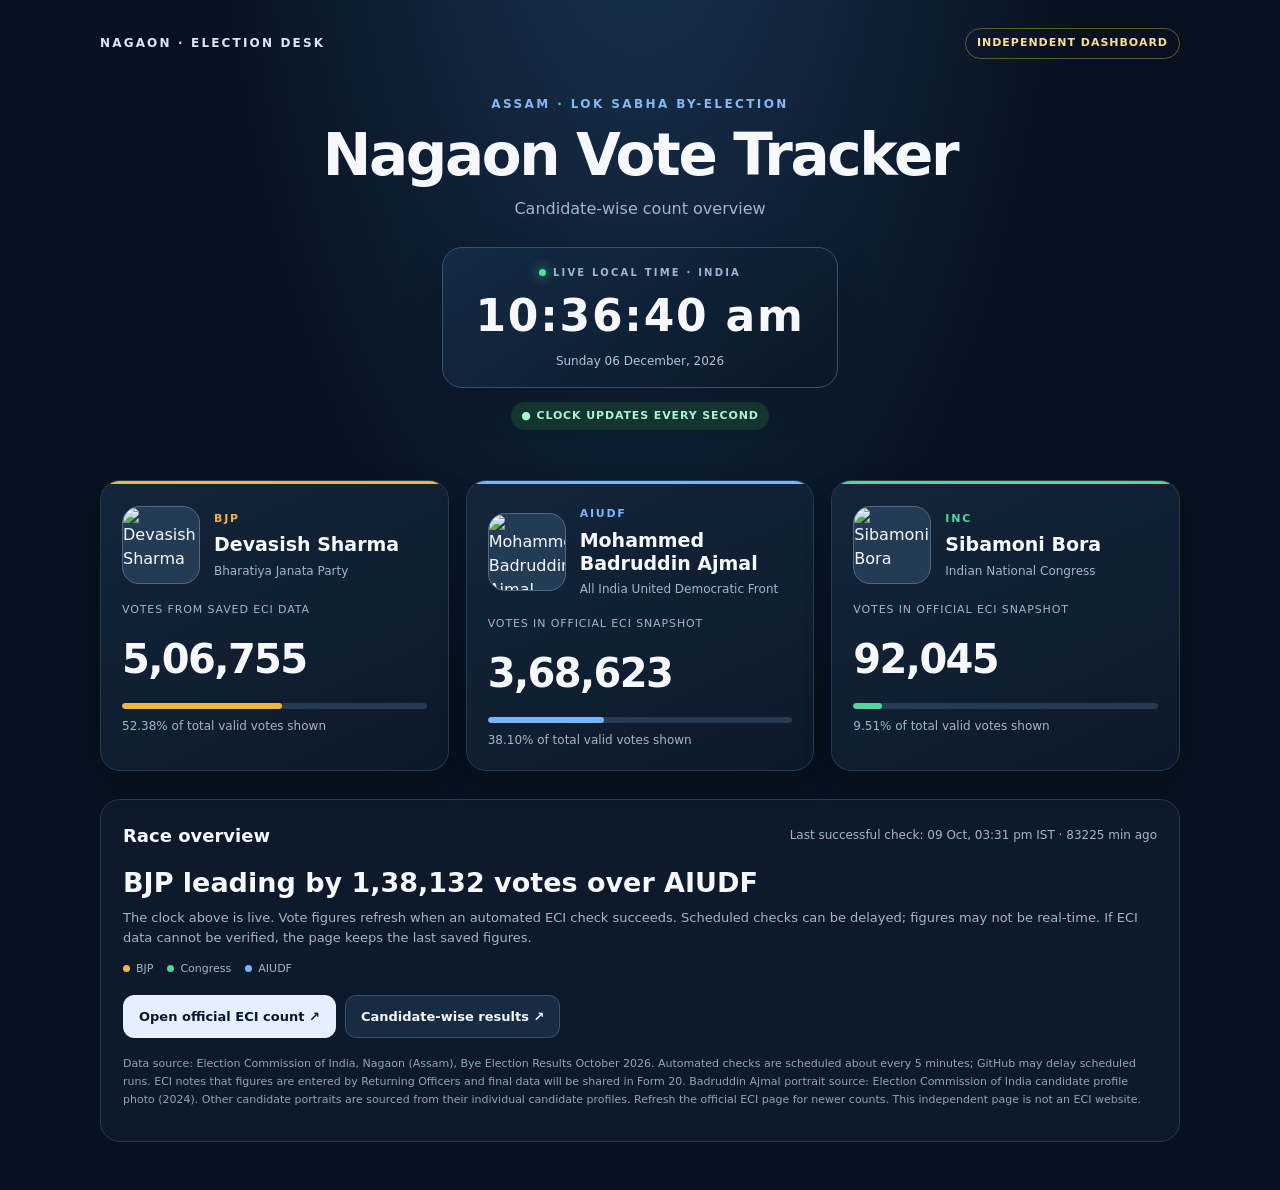
==== commit 2e213cdc: "Improve election tracker live refresh and freshness status" ====
--- a/election.html
+++ b/election.html
@@ -19,4 +19,29 @@
 const elements={b:['bv','bp','bb'],c:['cv','cp','cb'],a:['av','ap','ab']};
 function tick(){const now=new Date();document.getElementById('clock').textContent=new Intl.DateTimeFormat('en-IN',{timeZone:'Asia/Kolkata',hour:'2-digit',minute:'2-digit',second:'2-digit',hour12:true}).format(now);document.getElementById('date').textContent=new Intl.DateTimeFormat('en-IN',{timeZone:'Asia/Kolkata',weekday:'long',day:'2-digit',month:'long',year:'numeric'}).format(now)}tick();setInterval(tick,1000);
 function render(data){const v={b:Number(data.candidates.bjp.votes),a:Number(data.candidates.aiudf.votes),c:Number(data.candidates.inc.votes)};if(![v.b,v.a,v.c].every(n=>Number.isFinite(n)&&n>=0))return;const total=v.b+v.a+v.c;if(!total)return;for(const k of Object.keys(elements)){const [n,p,bar]=elements[k];document.getElementById(n).textContent=fmt(v[k]);document.getElementById(p).textContent=(v[k]/total*100).toFixed(2);document.getElementById(bar).style.width=(v[k]/total*100)+'%'}document.getElementById('lead').textContent=(v.b>=v.a?'BJP leading by '+fmt(v.b-v.a)+' votes over AIUDF':'AIUDF leading by '+fmt(v.a-v.b)+' votes over BJP');if(data.last_checked_utc){const d=new Date(data.last_checked_utc);document.getElementById('checkedAt').textContent=new Intl.DateTimeFormat('en-IN',{timeZone:'Asia/Kolkata',day:'2-digit',month:'short',year:'numeric',hour:'2-digit',minute:'2-digit',hour12:true}).format(d)+' IST';}}
-async function refresh(){try{const r=await fetch('./election-data.json?ts='+Date.now(),{cache:'no-store'});if(!r.ok)throw new Error('Data unavailable');render(await r.json())}catch(e){document.getElementById('checkedAt').textContent='Could not verify latest data; showing saved figures';}}refresh();setInterval(refresh,60000);</script></body></html>+let lastDataSignature = "";
+async function refresh(){
+  try {
+    const r = await fetch("./election-data.json?nocache=" + Date.now(), {
+      cache: "no-store",
+      headers: {"Cache-Control": "no-cache", "Pragma": "no-cache"}
+    });
+    if (!r.ok) throw new Error("Data unavailable: " + r.status);
+    const data = await r.json();
+    if (!data || !data.candidates || !data.last_checked_utc) throw new Error("Saved data has not been auto-verified yet");
+    const signature = JSON.stringify(data.candidates) + "|" + data.last_checked_utc;
+    if (signature !== lastDataSignature) {
+      render(data);
+      lastDataSignature = signature;
+    }
+    const checked = new Date(data.last_checked_utc);
+    const ageMinutes = Math.max(0, Math.floor((Date.now() - checked.getTime()) / 60000));
+    document.getElementById("checkedAt").textContent =
+      new Intl.DateTimeFormat("en-IN", {timeZone:"Asia/Kolkata",day:"2-digit",month:"short",hour:"2-digit",minute:"2-digit",hour12:true}).format(checked) +
+      " IST · " + (ageMinutes === 0 ? "just checked" : ageMinutes + " min ago");
+  } catch(e) {
+    document.getElementById("checkedAt").textContent = "Latest data unavailable; showing last saved figures";
+  }
+}
+refresh();
+setInterval(refresh, 15000);</script></body></html>
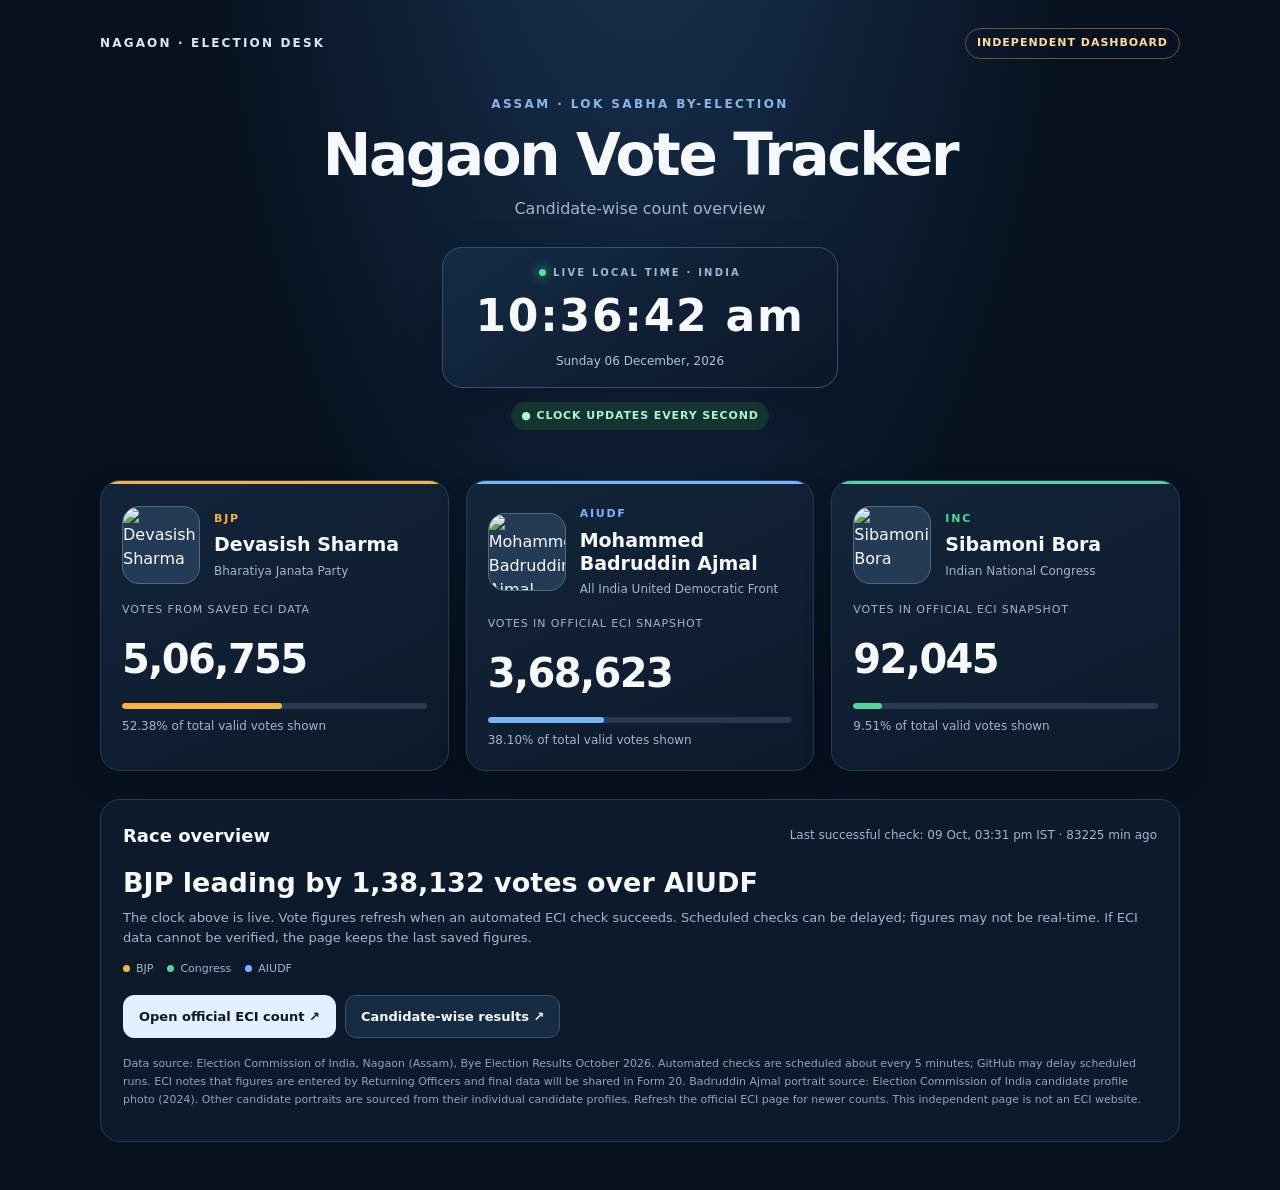
==== commit d1762f2f: "Update election page fallback figures to saved data" ====
--- a/election.html
+++ b/election.html
@@ -8,11 +8,11 @@
 <div class="clock" aria-label="Live local clock"><div class="clocklabel"><span class="live-dot"></span>LIVE LOCAL TIME · INDIA</div><div class="time" id="clock">--:--:--</div><div class="date" id="date">Loading date…</div></div>
 <div><span class="status">● CLOCK UPDATES EVERY SECOND</span></div></section>
 <div class="cards">
-<section class="card b"><div class="person"><img class="portrait" src="https://myneta.info/images_candidate/LokSabha2024/cf642be079a8fc7c7476b240f61c7befd4bf3cb6.jpg" alt="Devasish Sharma" loading="lazy"><div><div class="party">BJP</div><div class="name">Devasish Sharma</div><div class="partyname">Bharatiya Janata Party</div></div></div><div class="vote-label">Votes from saved ECI data</div><div class="votes" id="bv">47,402</div><div class="meter"><span id="bb"></span></div><div class="percent"><span id="bp">63.14</span>% of total valid votes shown</div></section>
-<section class="card a"><div class="person"><img class="portrait" src="https://myneta.info/images_candidate/Assam2026/5f5758bad9e2f345295b25d5d51800f46383c080.jpg" alt="Mohammed Badruddin Ajmal" loading="lazy"><div><div class="party">AIUDF</div><div class="name">Mohammed Badruddin Ajmal</div><div class="partyname">All India United Democratic Front</div></div></div><div class="vote-label">Votes in official ECI snapshot</div><div class="votes" id="av">21,107</div><div class="meter"><span id="ab"></span></div><div class="percent"><span id="ap">28.11</span>% of total valid votes shown</div></section>
-<section class="card c"><div class="person"><img class="portrait" src="https://myneta.info/images_candidate/LokSabha2024/24f5e23eb652179a7c939aef7ea400d979078bf6.jpg" alt="Sibamoni Bora" loading="lazy"><div><div class="party">INC</div><div class="name">Sibamoni Bora</div><div class="partyname">Indian National Congress</div></div></div><div class="vote-label">Votes in official ECI snapshot</div><div class="votes" id="cv">6,544</div><div class="meter"><span id="cb"></span></div><div class="percent"><span id="cp">8.72</span>% of total valid votes shown</div></section>
+<section class="card b"><div class="person"><img class="portrait" src="https://myneta.info/images_candidate/LokSabha2024/cf642be079a8fc7c7476b240f61c7befd4bf3cb6.jpg" alt="Devasish Sharma" loading="lazy"><div><div class="party">BJP</div><div class="name">Devasish Sharma</div><div class="partyname">Bharatiya Janata Party</div></div></div><div class="vote-label">Votes from saved ECI data</div><div class="votes" id="bv">506,755</div><div class="meter"><span id="bb"></span></div><div class="percent"><span id="bp">52.43</span>% of total valid votes shown</div></section>
+<section class="card a"><div class="person"><img class="portrait" src="https://myneta.info/images_candidate/Assam2026/5f5758bad9e2f345295b25d5d51800f46383c080.jpg" alt="Mohammed Badruddin Ajmal" loading="lazy"><div><div class="party">AIUDF</div><div class="name">Mohammed Badruddin Ajmal</div><div class="partyname">All India United Democratic Front</div></div></div><div class="vote-label">Votes in official ECI snapshot</div><div class="votes" id="av">368,623</div><div class="meter"><span id="ab"></span></div><div class="percent"><span id="ap">38.11</span>% of total valid votes shown</div></section>
+<section class="card c"><div class="person"><img class="portrait" src="https://myneta.info/images_candidate/LokSabha2024/24f5e23eb652179a7c939aef7ea400d979078bf6.jpg" alt="Sibamoni Bora" loading="lazy"><div><div class="party">INC</div><div class="name">Sibamoni Bora</div><div class="partyname">Indian National Congress</div></div></div><div class="vote-label">Votes in official ECI snapshot</div><div class="votes" id="cv">92,045</div><div class="meter"><span id="cb"></span></div><div class="percent"><span id="cp">9.51</span>% of total valid votes shown</div></section>
 </div>
-<section class="panel"><div class="panelhead"><h2>Race overview</h2><span class="muted" style="font-size:12px">Last successful check: <span class="updated" id="checkedAt">Waiting for automated check</span></span></div><div class="lead" id="lead">BJP leading by 26,295 votes over AIUDF</div><div class="muted" style="font-size:13px">The clock above is live. Vote figures refresh when an automated ECI check succeeds. Scheduled checks can be delayed; figures may not be real-time. If ECI data cannot be verified, the page keeps the last saved figures.</div><div class="legend"><span class="b">BJP</span><span class="cc">Congress</span><span class="aa">AIUDF</span></div><div class="actions"><a class="primary" href="https://results.eci.gov.in/ResultPcByeOct2026/ConstituencywiseS039.htm" target="_blank" rel="noopener noreferrer">Open official ECI count ↗</a><a href="https://results.eci.gov.in/ResultPcByeOct2026/candidateswise-S039.htm" target="_blank" rel="noopener noreferrer">Candidate-wise results ↗</a></div><p class="fine">Data source: Election Commission of India, Nagaon (Assam), Bye Election Results October 2026. Automated checks are scheduled about every 5 minutes; GitHub may delay scheduled runs. ECI notes that figures are entered by Returning Officers and final data will be shared in Form 20. Badruddin Ajmal portrait source: Election Commission of India candidate profile photo (2024). Other candidate portraits are sourced from their individual candidate profiles. Refresh the official ECI page for newer counts. This independent page is not an ECI website.</p>
+<section class="panel"><div class="panelhead"><h2>Race overview</h2><span class="muted" style="font-size:12px">Last successful check: <span class="updated" id="checkedAt">Waiting for automated check</span></span></div><div class="lead" id="lead">BJP leading by 138,132 votes over AIUDF</div><div class="muted" style="font-size:13px">The clock above is live. Vote figures refresh when an automated ECI check succeeds. Scheduled checks can be delayed; figures may not be real-time. If ECI data cannot be verified, the page keeps the last saved figures.</div><div class="legend"><span class="b">BJP</span><span class="cc">Congress</span><span class="aa">AIUDF</span></div><div class="actions"><a class="primary" href="https://results.eci.gov.in/ResultPcByeOct2026/ConstituencywiseS039.htm" target="_blank" rel="noopener noreferrer">Open official ECI count ↗</a><a href="https://results.eci.gov.in/ResultPcByeOct2026/candidateswise-S039.htm" target="_blank" rel="noopener noreferrer">Candidate-wise results ↗</a></div><p class="fine">Data source: Election Commission of India, Nagaon (Assam), Bye Election Results October 2026. Automated checks are scheduled about every 5 minutes; GitHub may delay scheduled runs. ECI notes that figures are entered by Returning Officers and final data will be shared in Form 20. Badruddin Ajmal portrait source: Election Commission of India candidate profile photo (2024). Other candidate portraits are sourced from their individual candidate profiles. Refresh the official ECI page for newer counts. This independent page is not an ECI website.</p>
 </section></main>
 <script>
 const fmt=n=>Number(n).toLocaleString('en-IN');
